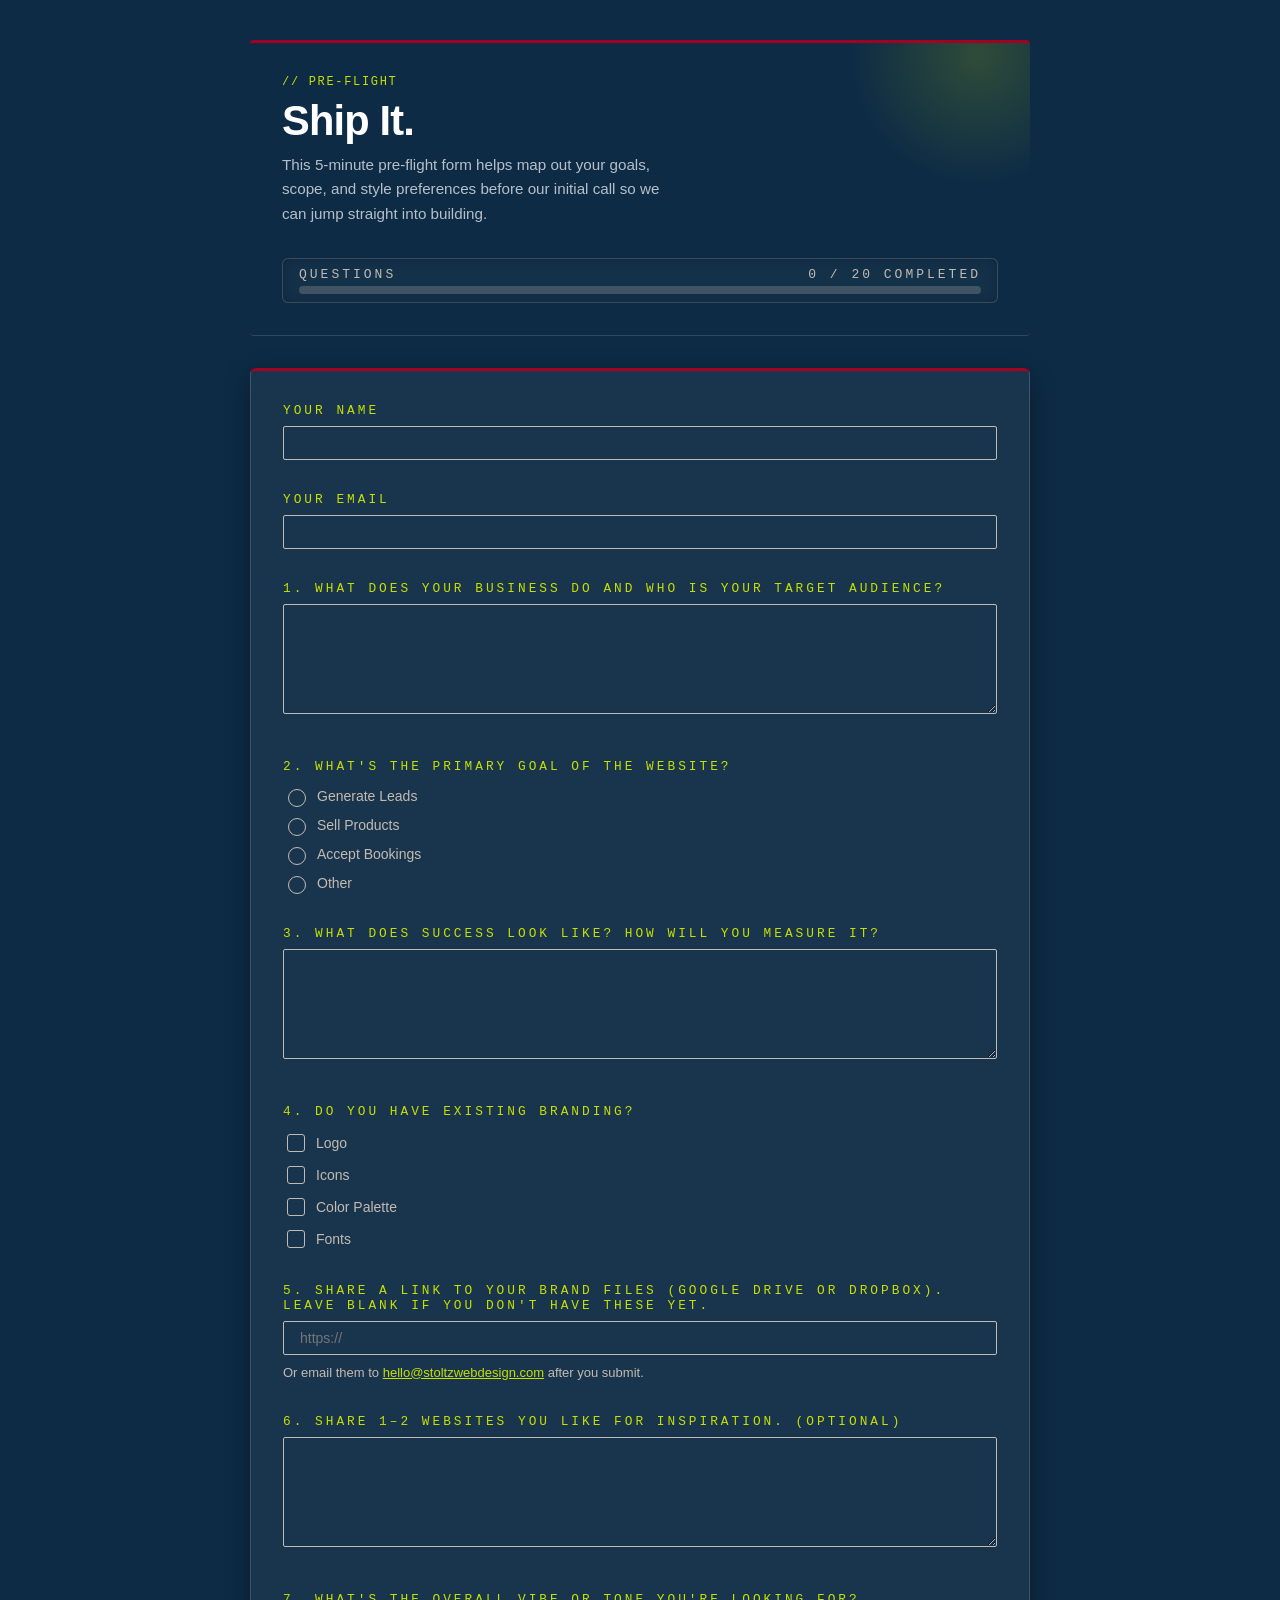
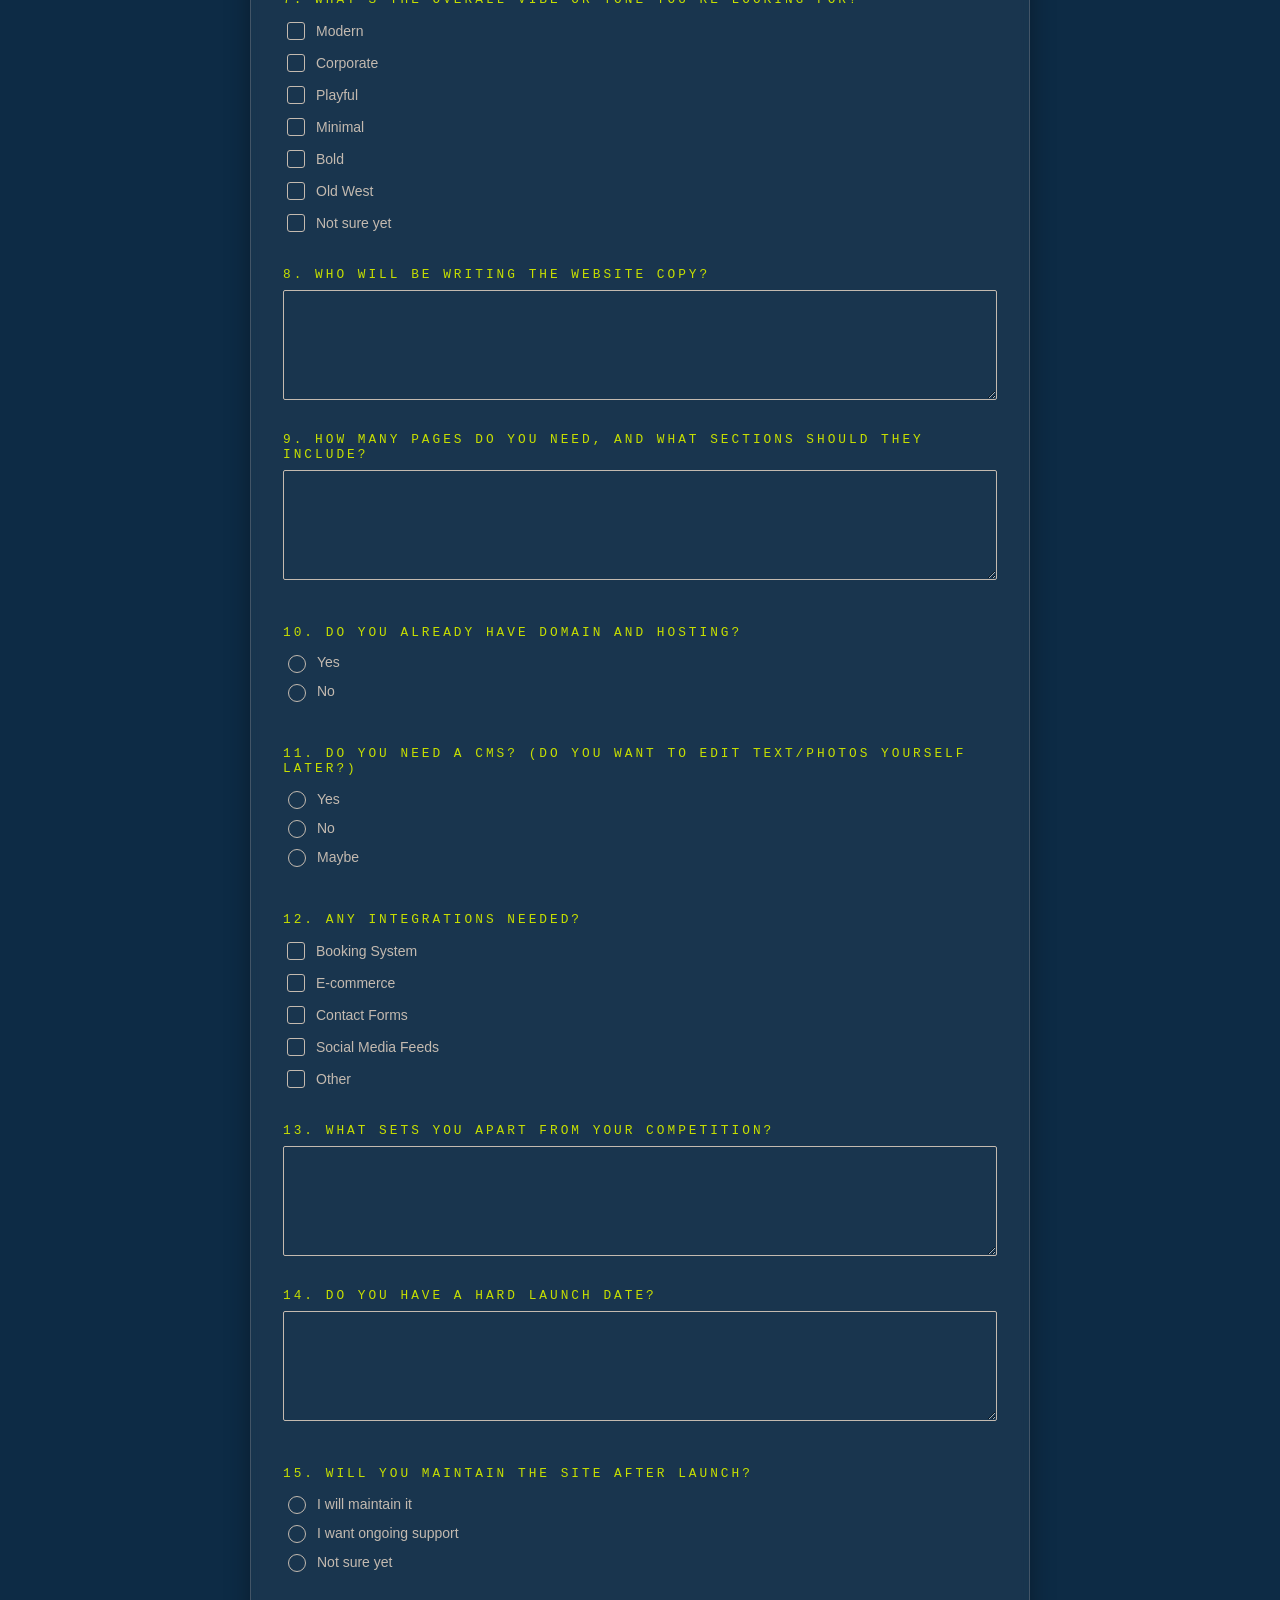
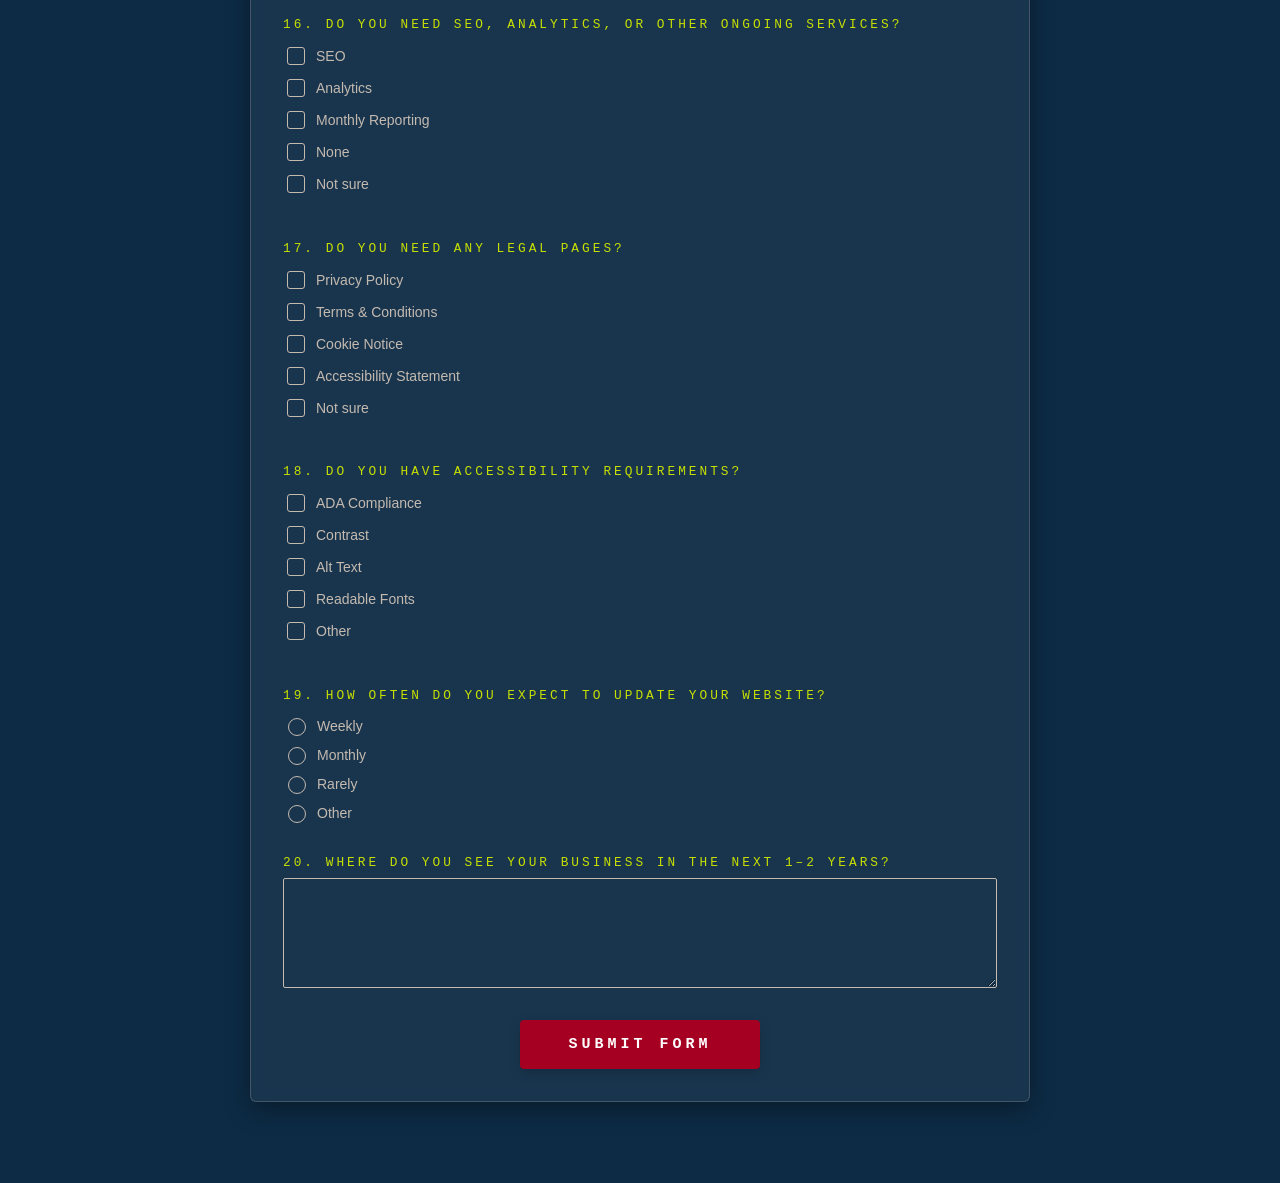
==== client-questionnaire.html @ 880bd02e "Initial commit" ====
<!DOCTYPE html>
<html lang="en">
<head>
  <meta charset="UTF-8">
  <meta name="viewport" content="width=device-width, initial-scale=1.0">
  <title>Website Project Intake Form</title>

  <!-- Google reCAPTCHA v3 (site key is public; the secret key lives in Formspree only) -->
  <script src="https://www.google.com/recaptcha/api.js?render=6LflMOQtAAAAACCQQO16reyTGxxkavxoKQ863CHY" async defer></script>

  <style>
    :root {
      /* Brand Colors */
      --color-red: #A50021;
      --color-navy: #0D2B45;
      --color-tan: #C4BAB0;
      --color-white: #FFFFFF;
      --color-accent: #C8E000;

      /* Fonts */
      --font-primary: 'Ubuntu', sans-serif;
      --font-mono: 'Source Code Pro', monospace;

      /* Font weights */
      --fw-regular: 400;
      --fw-bold: 700;

      /* Font sizes */
      --fs-label: 13px;
      --fs-body: 14px;

      /* Letter spacing */
      --ls-wide: 3px;
      --ls-xwide: 4px;

      /* Spacing scale */
      --space-xs: 4px;
      --space-sm: 8px;
      --space-md: 16px;
      --space-lg: 32px;
      --space-xl: 48px;
    }

    * { box-sizing: border-box; }

    body {
      margin: 0;
      background: var(--color-navy);
      color: var(--color-tan);
      font-family: var(--font-primary);
      padding: 40px 20px 80px;
    }

    .wrap {
      max-width: 780px;
      margin: 0 auto;
    }

    header {
      background: var(--color-navy);
      border-top: 3px solid var(--color-red);
      border-bottom: 1px solid rgba(196,186,176,0.2);
      border-radius: 4px;
      padding: var(--space-lg);
      position: relative;
      overflow: hidden;
      margin-bottom: var(--space-lg);
    }

    header h1 {
      font-family: var(--font-primary);
      font-size: clamp(2rem, 4vw, 2.6rem);
      color: var(--color-white);
      letter-spacing: -0.02em;
      margin: var(--space-xs) 0 var(--space-sm);
    }

    header p.sub {
      color: rgba(255,255,255,0.7);
      font-size: 0.95rem;
      line-height: 1.6;
      margin: 0;
      max-width: 46ch;
    }

    header::before {
      content: "";
      position: absolute;
      top: -40%;
      right: -10%;
      width: 260px;
      height: 260px;
      background: radial-gradient(circle, rgba(200,224,0,0.18) 0%, rgba(200,224,0,0) 70%);
      pointer-events: none;
    }

    .eyebrow {
      font-family: var(--font-mono);
      font-size: 12px;
      letter-spacing: 0.14em;
      text-transform: uppercase;
      color: var(--color-accent);
      margin: 0 0 8px;
    }

    /* Progress Bar */
    .progress-block {
      margin-top: var(--space-lg);
      background: rgba(255,255,255,0.03);
      border: 1px solid rgba(196,186,176,0.2);
      border-radius: 6px;
      padding: var(--space-sm) var(--space-md);
      box-shadow: inset 0 0 12px rgba(0,0,0,0.25);
    }

    .progress-row {
      display: flex;
      justify-content: space-between;
      font-family: var(--font-mono);
      font-size: var(--fs-label);
      color: var(--color-tan);
      letter-spacing: var(--ls-wide);
      text-transform: uppercase;
      margin-bottom: var(--space-xs);
    }

    @keyframes progressGlow {
      0% { box-shadow: 0 0 0px var(--color-accent); }
      50% { box-shadow: 0 0 12px var(--color-accent); }
      100% { box-shadow: 0 0 0px var(--color-accent); }
    }

    .progress-track {
      height: 8px;
      background: rgba(196,186,176,0.25);
      border-radius: 4px;
      overflow: hidden;
    }

    .progress-fill {
      height: 100%;
      width: 0%;
      background: linear-gradient(90deg, var(--color-accent), var(--color-red));
      box-shadow: 0 0 8px var(--color-accent);
      transition: width 0.3s ease;
    }

    .progress-fill.complete {
      animation: progressGlow 1.5s ease-in-out 2;
    }

    /* Card Layout */
    .intake-form-card {
      background: rgba(255, 255, 255, 0.05);
      border: 1px solid rgba(196, 186, 176, 0.25);
      border-top: 3px solid var(--color-red);
      border-radius: 6px;
      box-shadow: 0 8px 24px rgba(0, 0, 0, 0.35);
      backdrop-filter: blur(4px);
      padding: var(--space-lg);
    }

    /* Form Groups */
    .form-group {
      display: flex;
      flex-direction: column;
      gap: var(--space-xs);
      margin-bottom: var(--space-lg);
    }

    .form-label {
      font-family: var(--font-mono);
      font-size: 0.8rem;
      letter-spacing: var(--ls-wide);
      text-transform: uppercase;
      color: var(--color-accent);
      margin-bottom: var(--space-xs);
    }

    /* Inputs & Textareas */
    .form-textarea,
    .form-input {
      background: transparent;
      border: 1.5px solid var(--color-tan);
      border-radius: 2px;
      color: var(--color-white);
      font-family: var(--font-primary);
      font-size: var(--fs-body);
      padding: var(--space-sm) var(--space-md);
      outline: none;
      transition: border-color 0.2s, box-shadow 0.2s;
    }

    .form-textarea {
      resize: vertical;
      min-height: 110px;
    }

    .form-textarea:hover,
    .form-input:hover {
      border-color: var(--color-accent);
    }

    .form-textarea:focus,
    .form-input:focus {
      border-color: var(--color-accent);
      box-shadow: 0 0 0 5px rgba(200, 224, 0, 0.08);
    }

    /* Helper text under a field */
    .form-hint {
      font-size: var(--fs-label);
      line-height: 1.5;
      color: var(--color-tan);
      margin: var(--space-xs) 0 0;
    }

    .form-hint a {
      color: var(--color-accent);
    }

    /* Custom Checkboxes & Radios */
    .form-options {
      display: flex;
      flex-direction: column;
      gap: var(--space-sm);
      margin-top: var(--space-xs);
    }

    .form-options label {
      display: flex;
      align-items: center;
      gap: var(--space-sm);
      font-family: var(--font-primary);
      font-size: var(--fs-body);
      color: var(--color-tan);
      cursor: pointer;
    }

    .form-options input[type="checkbox"],
    .form-options input[type="radio"] {
      width: 18px;
      height: 18px;
      border: 1px solid var(--color-tan);
      border-radius: 3px;
      background: transparent;
      appearance: none;
      -webkit-appearance: none;
      cursor: pointer;
      position: relative;
      transition: all 0.2s ease;
      flex-shrink: 0;
    }

    .form-options input[type="radio"] {
      border-radius: 50%;
    }

    .form-options input[type="checkbox"]:checked,
    .form-options input[type="radio"]:checked {
      border-color: var(--color-accent);
      background: var(--color-accent);
    }

    .form-options input[type="checkbox"]:checked::after {
      content: '';
      position: absolute;
      top: 2px;
      left: 5px;
      width: 4px;
      height: 9px;
      border: solid var(--color-navy);
      border-width: 0 2px 2px 0;
      transform: rotate(45deg);
    }

    .form-options input[type="radio"]:checked::after {
      content: '';
      position: absolute;
      top: 4px;
      left: 4px;
      width: 8px;
      height: 8px;
      background: var(--color-navy);
      border-radius: 50%;
    }

    /* Submit Button & Success Notice */
    .intake-submit {
      background: var(--color-red);
      color: var(--color-white);
      border: none;
      border-radius: 4px;
      cursor: pointer;
      font-family: var(--font-mono);
      font-size: 15px;
      font-weight: var(--fw-bold);
      letter-spacing: var(--ls-xwide);
      text-transform: uppercase;
      padding: 1rem 3rem;
      margin: var(--space-lg) auto 0;
      display: block;
      box-shadow: 0 4px 12px rgba(0,0,0,0.2);
      transition: background 0.2s, transform 0.15s;
    }

    .intake-submit:hover {
      background: var(--color-accent);
      color: var(--color-navy);
      transform: translateY(-2px);
    }

    .intake-submit:active {
      transform: translateY(0);
    }

    .form-success {
      margin-top: var(--space-md);
      padding: var(--space-md);
      background: rgba(200, 224, 0, 0.1);
      border: 1px solid var(--color-accent);
      border-radius: 4px;
      color: var(--color-accent);
      text-align: center;
      font-family: var(--font-mono);
    }
  </style>
</head>
<body>

  <div class="wrap">
    <header>
      <p class="eyebrow">// pre-flight</p>
      <h1>Ship It.</h1>
      <p class="sub">This 5-minute pre-flight form helps map out your goals, scope, and style preferences before our initial call so we can jump straight into building.</p>

      <div class="progress-block">
        <div class="progress-row">
          <span>Questions</span>
          <span><span class="progress-count" id="progressCount">0</span> / <span id="progressTotal">20</span> completed</span>
        </div>
        <div class="progress-track">
          <div class="progress-fill" id="progressFill"></div>
        </div>
      </div>
    </header>

    <div class="intake-form-card">
      <form class="intake-form" action="https://formspree.io/f/xeajokbe" method="POST">
        <input type="hidden" name="_subject" value="New Pre-Flight Questionnaire Submission">

        <!-- Contact info (not counted in the 20 questions) -->
        <div class="form-group">
          <label for="client_name" class="form-label">Your name</label>
          <input type="text" id="client_name" name="name" class="form-input" autocomplete="name" required>
        </div>

        <div class="form-group">
          <label for="client_email" class="form-label">Your email</label>
          <input type="email" id="client_email" name="email" class="form-input" autocomplete="email" required>
        </div>

        <!-- 1. Business -->
        <div class="form-group">
          <label for="business_audience" class="form-label">1. What does your business do and who is your target audience?</label>
          <textarea id="business_audience" name="business_audience" class="form-textarea"></textarea>
        </div>

        <!-- 2. Primary Goal -->
        <div class="form-group">
          <p class="form-label">2. What's the primary goal of the website?</p>
          <div class="form-options">
            <label><input type="radio" name="website_goal" value="leads"> Generate Leads</label>
            <label><input type="radio" name="website_goal" value="products"> Sell Products</label>
            <label><input type="radio" name="website_goal" value="bookings"> Accept Bookings</label>
            <label><input type="radio" name="website_goal" value="other"> Other</label>
          </div>
        </div>

        <!-- 3. Success -->
        <div class="form-group">
          <label for="success_metrics" class="form-label">3. What does success look like? How will you measure it?</label>
          <textarea id="success_metrics" name="success_metrics" class="form-textarea"></textarea>
        </div>

        <!-- 4. Branding -->
        <div class="form-group">
          <p class="form-label">4. Do you have existing branding?</p>
          <div class="form-options">
            <label><input type="checkbox" name="branding[]" value="logo"> Logo</label>
            <label><input type="checkbox" name="branding[]" value="icons"> Icons</label>
            <label><input type="checkbox" name="branding[]" value="colors"> Color Palette</label>
            <label><input type="checkbox" name="branding[]" value="fonts"> Fonts</label>
          </div>
        </div>

        <!-- 5. Brand Files -->
        <div class="form-group">
          <label for="brand_files_link" class="form-label">5. Share a link to your brand files (Google Drive or Dropbox). Leave blank if you don't have these yet.</label>
          <input type="url" id="brand_files_link" name="brand_files_link" class="form-input" placeholder="https://">
          <p class="form-hint">Or email them to <a href="mailto:hello@stoltzwebdesign.com">hello@stoltzwebdesign.com</a> after you submit.</p>
        </div>

        <!-- 6. Inspiration -->
        <div class="form-group">
          <label for="inspiration_sites" class="form-label">6. Share 1–2 websites you like for inspiration. (Optional)</label>
          <textarea id="inspiration_sites" name="inspiration_sites" class="form-textarea"></textarea>
        </div>

        <!-- 7. Vibe -->
        <div class="form-group">
          <p class="form-label">7. What's the overall vibe or tone you're looking for?</p>
          <div class="form-options">
            <label><input type="checkbox" name="vibe[]" value="modern"> Modern</label>
            <label><input type="checkbox" name="vibe[]" value="corporate"> Corporate</label>
            <label><input type="checkbox" name="vibe[]" value="playful"> Playful</label>
            <label><input type="checkbox" name="vibe[]" value="minimal"> Minimal</label>
            <label><input type="checkbox" name="vibe[]" value="bold"> Bold</label>
            <label><input type="checkbox" name="vibe[]" value="old_west"> Old West</label>
            <label><input type="checkbox" name="vibe[]" value="not_sure"> Not sure yet</label>
          </div>
        </div>

        <!-- 8. Copy -->
        <div class="form-group">
          <label for="copy_writer" class="form-label">8. Who will be writing the website copy?</label>
          <textarea id="copy_writer" name="copy_writer" class="form-textarea"></textarea>
        </div>

        <!-- 9. Pages -->
        <div class="form-group">
          <label for="pages_needed" class="form-label">9. How many pages do you need, and what sections should they include?</label>
          <textarea id="pages_needed" name="pages_needed" class="form-textarea"></textarea>
        </div>

        <!-- 10. Domain -->
        <div class="form-group">
          <p class="form-label">10. Do you already have domain and hosting?</p>
          <div class="form-options">
            <label><input type="radio" name="domain_hosting" value="yes"> Yes</label>
            <label><input type="radio" name="domain_hosting" value="no"> No</label>
          </div>
        </div>

        <!-- 11. CMS -->
        <div class="form-group">
          <p class="form-label">11. Do you need a CMS? (Do you want to edit text/photos yourself later?)</p>
          <div class="form-options">
            <label><input type="radio" name="cms_needed" value="yes"> Yes</label>
            <label><input type="radio" name="cms_needed" value="no"> No</label>
            <label><input type="radio" name="cms_needed" value="maybe"> Maybe</label>
          </div>
        </div>

        <!-- 12. Integrations -->
        <div class="form-group">
          <p class="form-label">12. Any integrations needed?</p>
          <div class="form-options">
            <label><input type="checkbox" name="integrations[]" value="booking"> Booking System</label>
            <label><input type="checkbox" name="integrations[]" value="ecommerce"> E-commerce</label>
            <label><input type="checkbox" name="integrations[]" value="contact_forms"> Contact Forms</label>
            <label><input type="checkbox" name="integrations[]" value="social_feeds"> Social Media Feeds</label>
            <label><input type="checkbox" name="integrations[]" value="other"> Other</label>
          </div>
        </div>

        <!-- 13. Competition -->
        <div class="form-group">
          <label for="competition" class="form-label">13. What sets you apart from your competition?</label>
          <textarea id="competition" name="competition" class="form-textarea"></textarea>
        </div>

        <!-- 14. Launch -->
        <div class="form-group">
          <label for="launch_date" class="form-label">14. Do you have a hard launch date?</label>
          <textarea id="launch_date" name="launch_date" class="form-textarea"></textarea>
        </div>

        <!-- 15. Maintenance -->
        <div class="form-group">
          <p class="form-label">15. Will you maintain the site after launch?</p>
          <div class="form-options">
            <label><input type="radio" name="maintenance" value="self"> I will maintain it</label>
            <label><input type="radio" name="maintenance" value="support"> I want ongoing support</label>
            <label><input type="radio" name="maintenance" value="not_sure"> Not sure yet</label>
          </div>
        </div>

        <!-- 16. SEO -->
        <div class="form-group">
          <p class="form-label">16. Do you need SEO, analytics, or other ongoing services?</p>
          <div class="form-options">
            <label><input type="checkbox" name="seo_services[]" value="seo"> SEO</label>
            <label><input type="checkbox" name="seo_services[]" value="analytics"> Analytics</label>
            <label><input type="checkbox" name="seo_services[]" value="reporting"> Monthly Reporting</label>
            <label><input type="checkbox" name="seo_services[]" value="none"> None</label>
            <label><input type="checkbox" name="seo_services[]" value="not_sure"> Not sure</label>
          </div>
        </div>

        <!-- 17. Legal -->
        <div class="form-group">
          <p class="form-label">17. Do you need any legal pages?</p>
          <div class="form-options">
            <label><input type="checkbox" name="legal_pages[]" value="privacy"> Privacy Policy</label>
            <label><input type="checkbox" name="legal_pages[]" value="terms"> Terms &amp; Conditions</label>
            <label><input type="checkbox" name="legal_pages[]" value="cookies"> Cookie Notice</label>
            <label><input type="checkbox" name="legal_pages[]" value="accessibility"> Accessibility Statement</label>
            <label><input type="checkbox" name="legal_pages[]" value="not_sure"> Not sure</label>
          </div>
        </div>

        <!-- 18. Accessibility -->
        <div class="form-group">
          <p class="form-label">18. Do you have accessibility requirements?</p>
          <div class="form-options">
            <label><input type="checkbox" name="accessibility[]" value="ada"> ADA Compliance</label>
            <label><input type="checkbox" name="accessibility[]" value="contrast"> Contrast</label>
            <label><input type="checkbox" name="accessibility[]" value="alt_text"> Alt Text</label>
            <label><input type="checkbox" name="accessibility[]" value="readable_fonts"> Readable Fonts</label>
            <label><input type="checkbox" name="accessibility[]" value="other"> Other</label>
          </div>
        </div>

        <!-- 19. Updating -->
        <div class="form-group">
          <p class="form-label">19. How often do you expect to update your website?</p>
          <div class="form-options">
            <label><input type="radio" name="update_frequency" value="weekly"> Weekly</label>
            <label><input type="radio" name="update_frequency" value="monthly"> Monthly</label>
            <label><input type="radio" name="update_frequency" value="rarely"> Rarely</label>
            <label><input type="radio" name="update_frequency" value="other"> Other</label>
          </div>
        </div>

        <!-- 20. Future -->
        <div class="form-group">
          <label for="future_plans" class="form-label">20. Where do you see your business in the next 1–2 years?</label>
          <textarea id="future_plans" name="future_plans" class="form-textarea"></textarea>
        </div>

        <!-- Honeypot: hidden from people, bots fill it in, Formspree drops those submissions -->
        <input type="text" name="_gotcha" style="display:none" tabindex="-1" autocomplete="off">

        <button type="submit" class="intake-submit">Submit Form</button>
      </form>
      <div class="form-success" style="display:none;">
        <p>✅ Thanks, your pre‑flight form has been submitted successfully!</p>
      </div>
    </div>
  </div>

  <script>
    const form = document.querySelector('.intake-form');
    const submitBtn = form.querySelector('.intake-submit');
    const successMsg = document.querySelector('.form-success');
    const progressCount = document.getElementById('progressCount');
    const progressFill = document.getElementById('progressFill');

    // Each question is defined by the name(s) of its input(s).
    // Radio/checkbox groups share a name, so list each group once.
    // Name and email are contact info, so they are left out of the count.
    const questionFields = [
      ['business_audience'],
      ['website_goal'],
      ['success_metrics'],
      ['branding[]'],
      ['brand_files_link'],
      ['inspiration_sites'],
      ['vibe[]'],
      ['copy_writer'],
      ['pages_needed'],
      ['domain_hosting'],
      ['cms_needed'],
      ['integrations[]'],
      ['competition'],
      ['launch_date'],
      ['maintenance'],
      ['seo_services[]'],
      ['legal_pages[]'],
      ['accessibility[]'],
      ['update_frequency'],
      ['future_plans']
    ];

    function isQuestionAnswered(fieldNames) {
      const name = fieldNames[0];
      const elements = form.querySelectorAll(`[name="${CSS.escape(name)}"]`);
      if (!elements.length) return false;

      const first = elements[0];
      if (first.type === 'checkbox' || first.type === 'radio') {
        return Array.from(elements).some(el => el.checked);
      }
      // text/url/textarea
      return Array.from(elements).some(el => el.value.trim().length > 0);
    }

    function updateProgress() {
      const answered = questionFields.filter(isQuestionAnswered).length;
      const total = questionFields.length;
      const pct = Math.round((answered / total) * 100);

      if (progressCount) progressCount.textContent = answered;
      if (progressFill) {
        progressFill.style.width = pct + '%';
        progressFill.classList.toggle('complete', answered === total);
      }
    }

    form.addEventListener('input', updateProgress);
    form.addEventListener('change', updateProgress);
    updateProgress();

    // reCAPTCHA v3: ask Google for a one-time token that Formspree verifies.
    const RECAPTCHA_SITE_KEY = '6LflMOQtAAAAACCQQO16reyTGxxkavxoKQ863CHY';

    function getRecaptchaToken() {
      return new Promise((resolve, reject) => {
        if (typeof grecaptcha === 'undefined') {
          reject(new Error('reCAPTCHA did not load'));
          return;
        }
        grecaptcha.ready(() => {
          grecaptcha.execute(RECAPTCHA_SITE_KEY, { action: 'submit' }).then(resolve, reject);
        });
      });
    }

    form.addEventListener('submit', async e => {
      e.preventDefault();

      submitBtn.disabled = true;
      submitBtn.textContent = 'Sending...';

      try {
        const formData = new FormData(form);
        formData.append('g-recaptcha-response', await getRecaptchaToken());
        const res = await fetch(form.action, {
          method: 'POST',
          body: formData,
          headers: { 'Accept': 'application/json' }
        });

        if (res.ok) {
          form.style.display = 'none';
          if (successMsg) successMsg.style.display = 'block';
        } else {
          alert('Something went wrong submitting the form. Please try again or email hello@stoltzwebdesign.com');
          submitBtn.disabled = false;
          submitBtn.textContent = 'Submit Form';
        }
      } catch {
        alert('Something went wrong submitting the form. Please try again or email hello@stoltzwebdesign.com');
        submitBtn.disabled = false;
        submitBtn.textContent = 'Submit Form';
      }
    });
  </script>

</body>
</html>
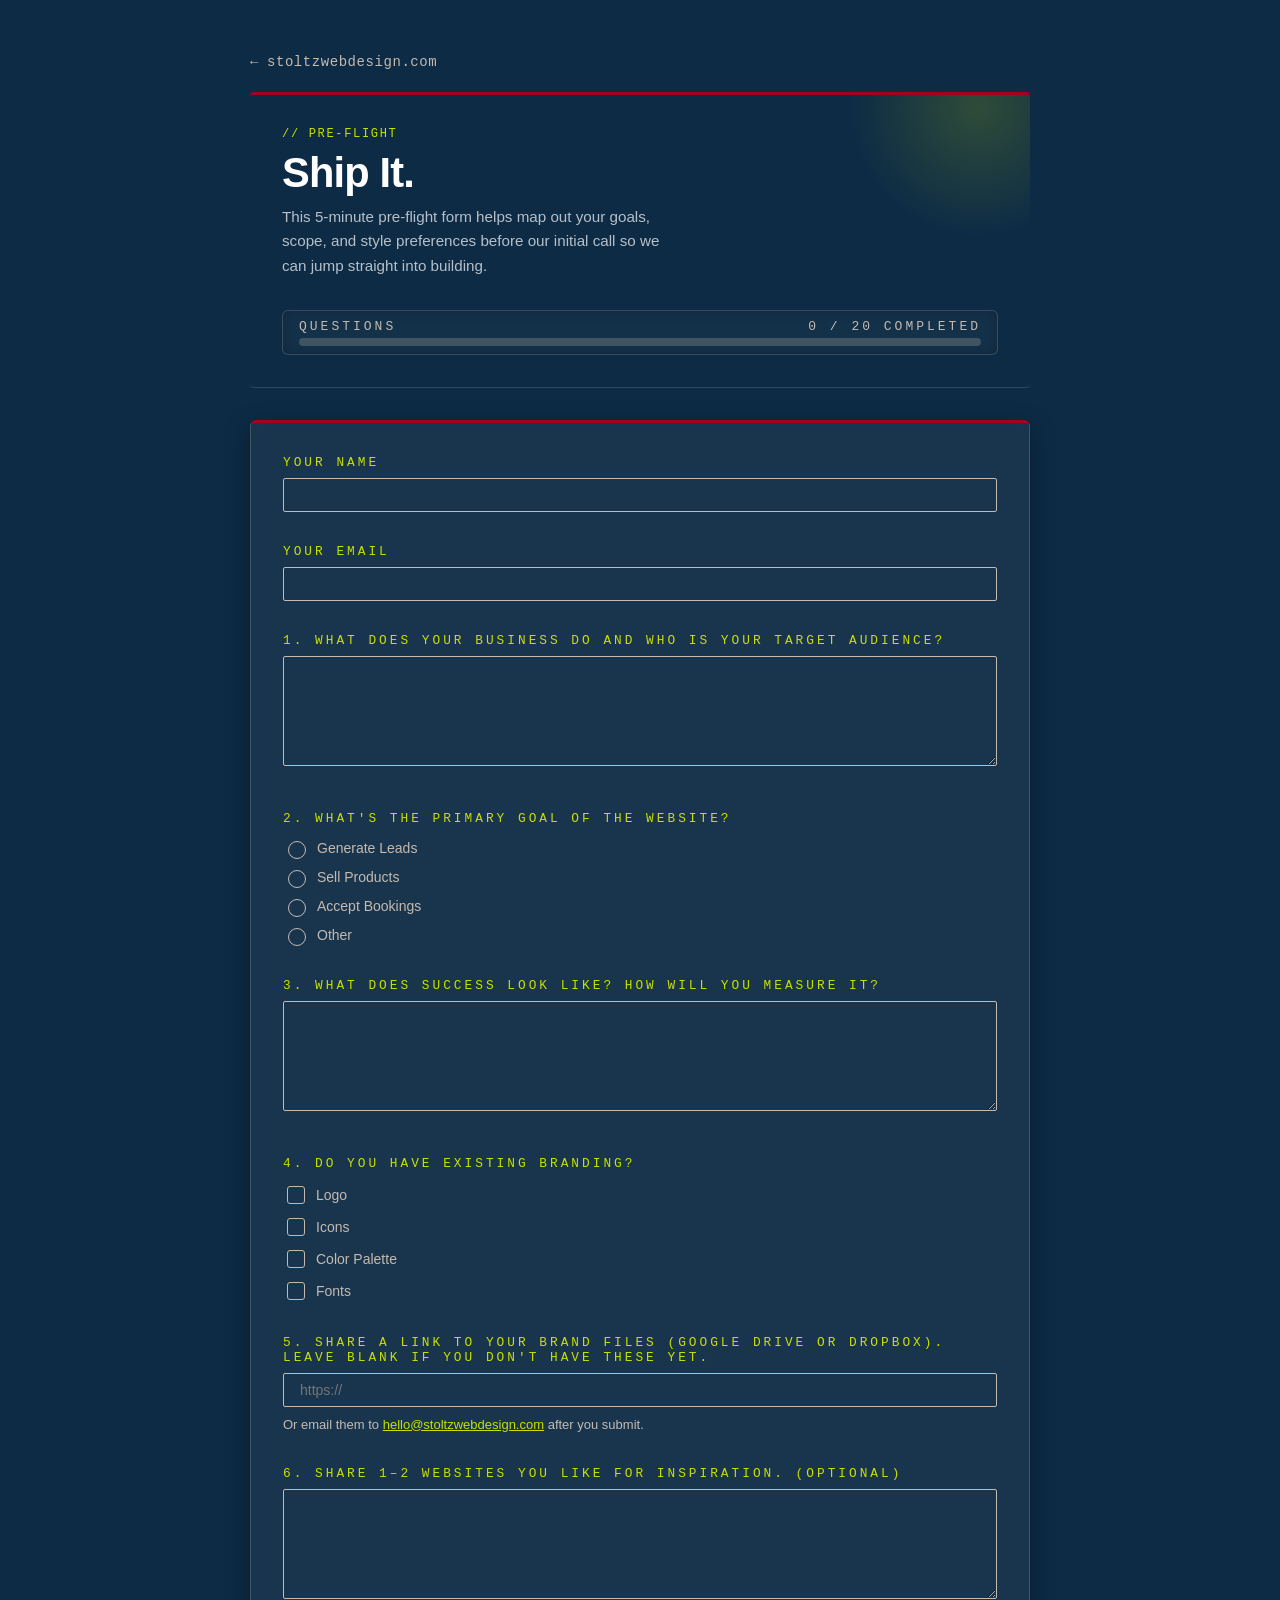
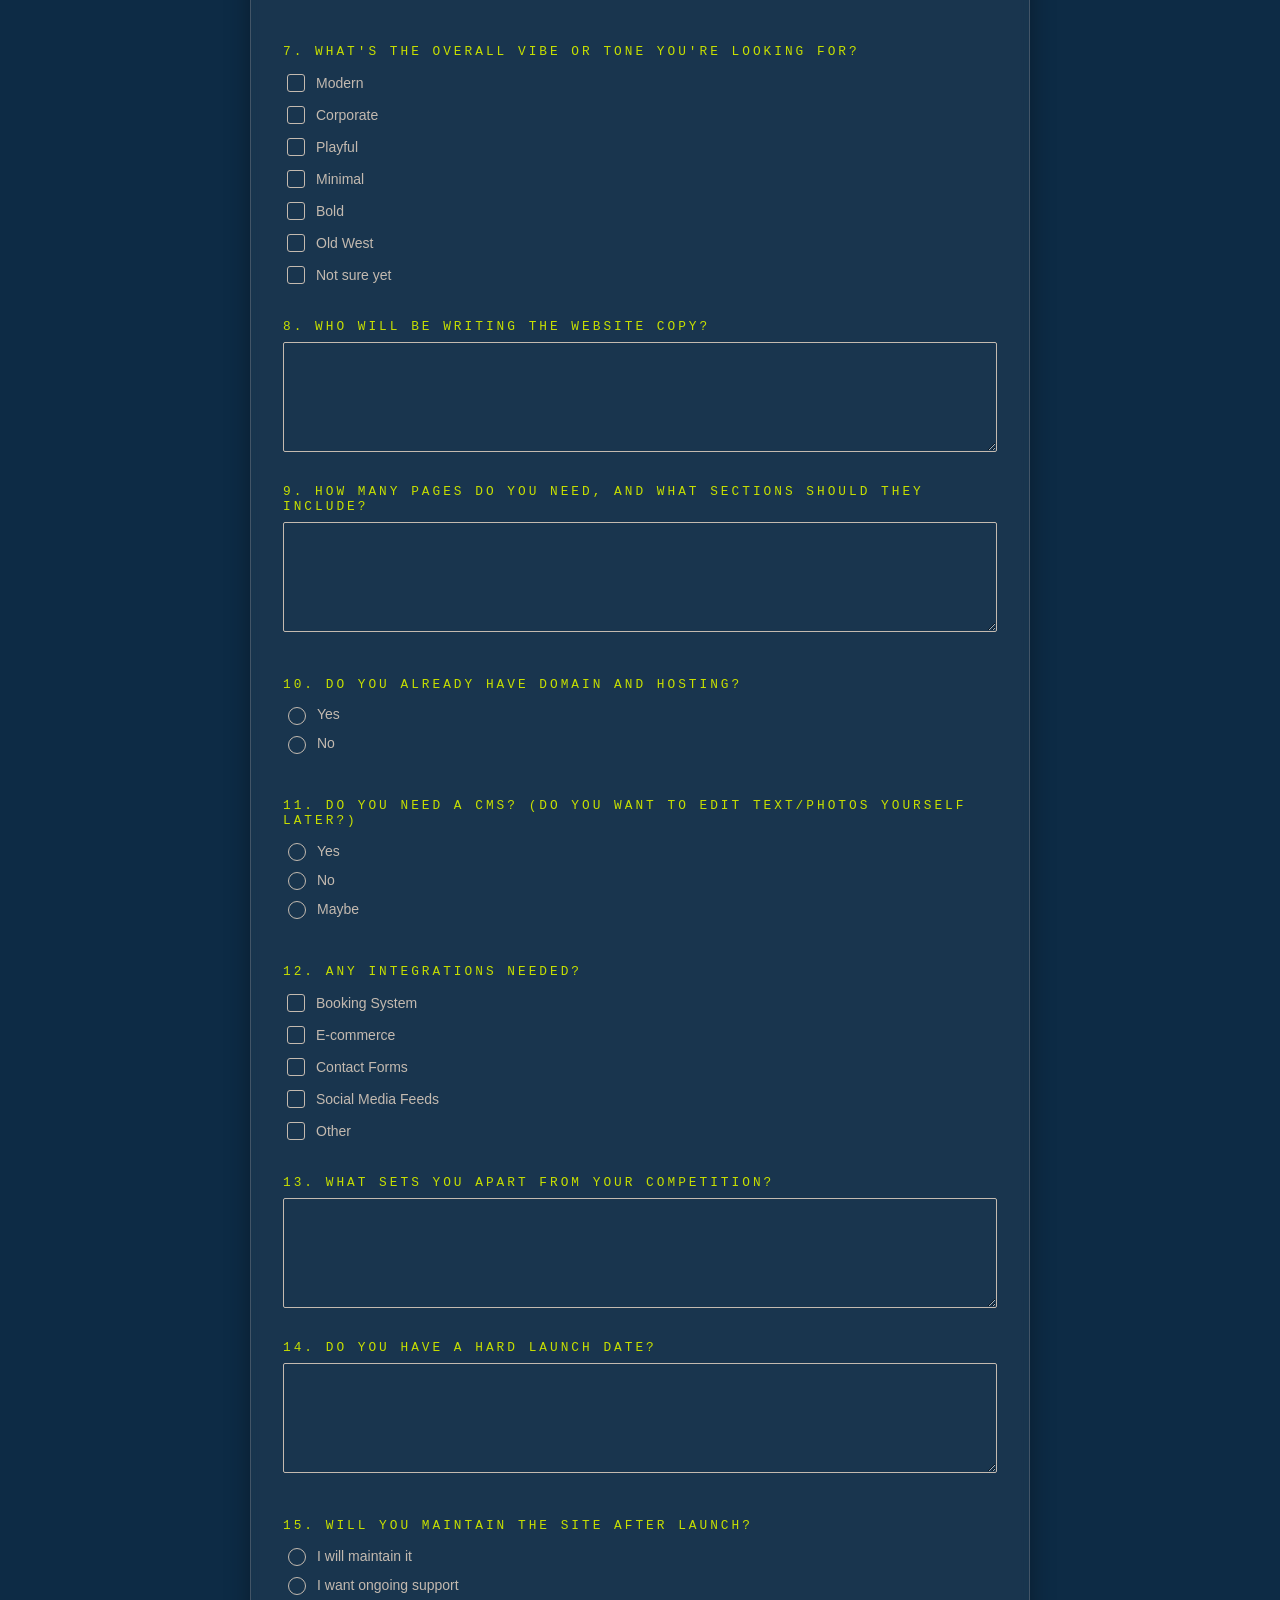
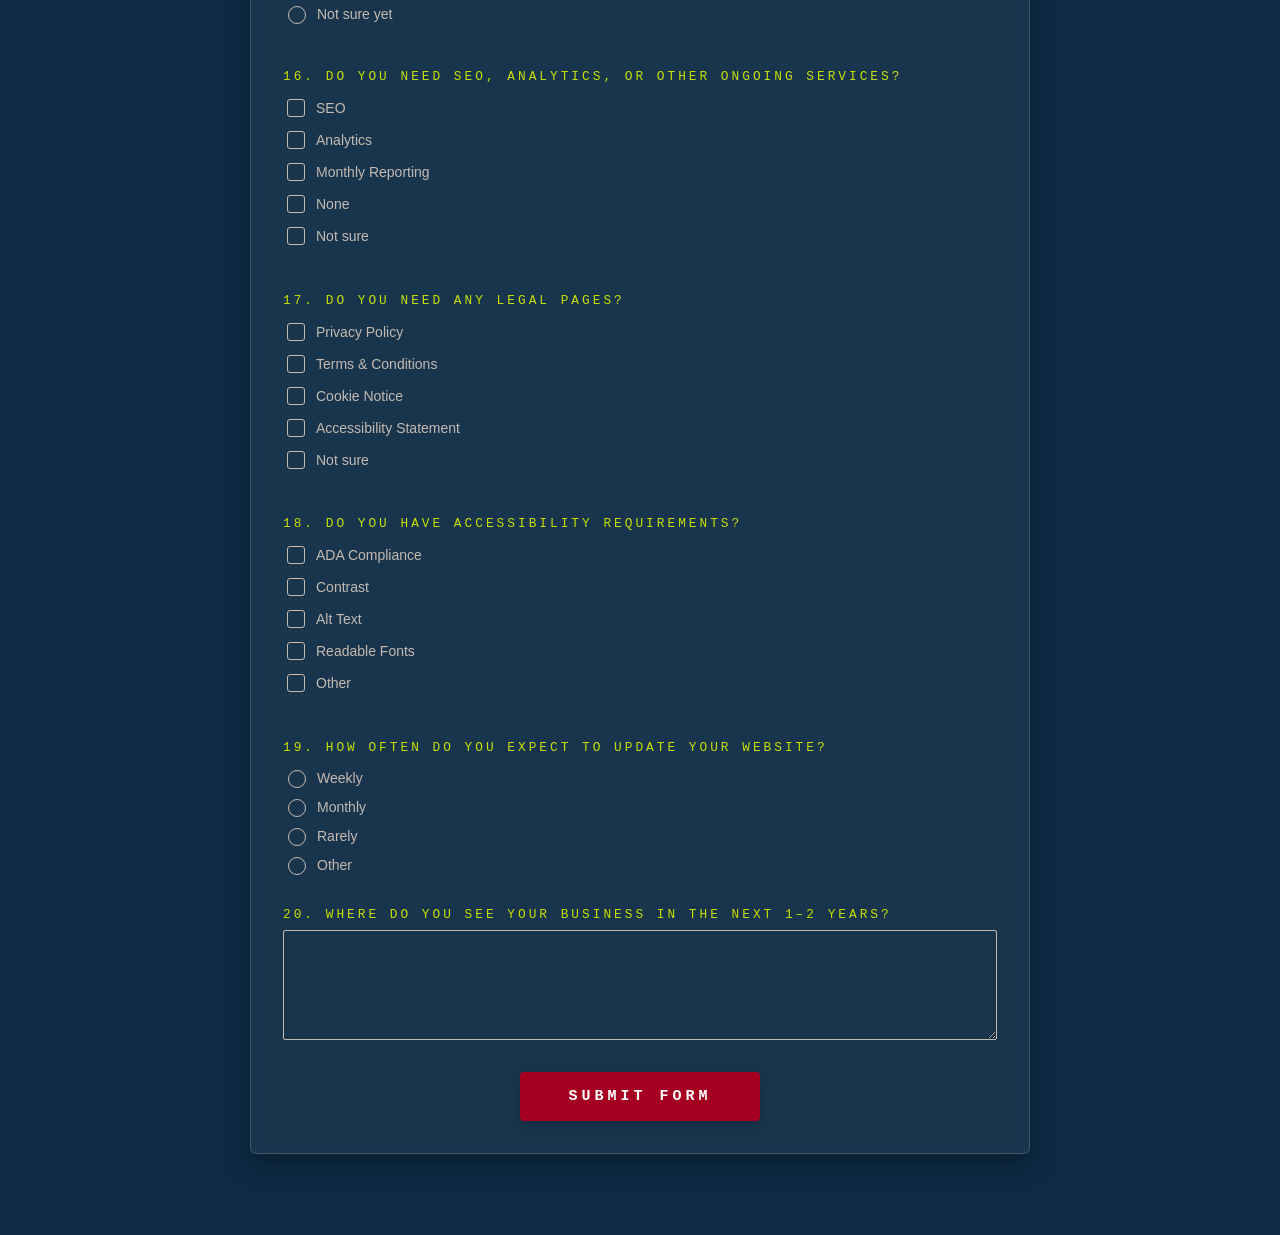
==== commit 4970ba76: "Homepage polish: social icons, centered layouts, card screenshot fix, questionnaire back link, minif" ====
--- a/client-questionnaire.html
+++ b/client-questionnaire.html
@@ -22,7 +22,6 @@
       --font-mono: 'Source Code Pro', monospace;
 
       /* Font weights */
-      --fw-regular: 400;
       --fw-bold: 700;
 
       /* Font sizes */
@@ -38,7 +37,6 @@
       --space-sm: 8px;
       --space-md: 16px;
       --space-lg: 32px;
-      --space-xl: 48px;
     }
 
     * { box-sizing: border-box; }
@@ -101,6 +99,32 @@
       text-transform: uppercase;
       color: var(--color-accent);
       margin: 0 0 8px;
+    }
+
+    /* Back link to the main site (sits above the header card) */
+    .back-link {
+      display: inline-flex;
+      align-items: center;
+      gap: 8px;
+      min-height: 44px;                 /* easy tap target on phones */
+      margin-bottom: var(--space-sm);
+      font-family: var(--font-mono);
+      font-size: 14px;
+      letter-spacing: 0.04em;
+      color: var(--color-tan);
+      text-decoration: none;
+      transition: color 0.15s ease;
+    }
+
+    .back-link span { transition: transform 0.15s ease; }
+
+    .back-link:hover { color: var(--color-accent); }
+    .back-link:hover span { transform: translateX(-3px); }
+
+    .back-link:focus-visible {
+      outline: 2px solid var(--color-accent);
+      outline-offset: 3px;
+      border-radius: 2px;
     }
 
     /* Progress Bar */
@@ -329,6 +353,8 @@
 <body>
 
   <div class="wrap">
+    <a href="index.html" class="back-link"><span aria-hidden="true">&larr;</span> stoltzwebdesign.com</a>
+
     <header>
       <p class="eyebrow">// pre-flight</p>
       <h1>Ship It.</h1>
@@ -612,6 +638,27 @@
     form.addEventListener('change', updateProgress);
     updateProgress();
 
+    // Back link: if they've started filling out the form, check before leaving
+    // so they don't lose their answers by accident.
+    const backLink = document.querySelector('.back-link');
+
+    function formHasAnswers() {
+      if (form.style.display === 'none') return false;   // already submitted
+      return Array.from(form.elements).some(el => {
+        if (el.type === 'hidden' || el.type === 'submit' || el.tagName === 'BUTTON') return false;
+        if (el.type === 'checkbox' || el.type === 'radio') return el.checked;
+        return el.value && el.value.trim().length > 0;
+      });
+    }
+
+    if (backLink) {
+      backLink.addEventListener('click', e => {
+        if (formHasAnswers() && !confirm("Leave the form? Your answers won't be saved.")) {
+          e.preventDefault();
+        }
+      });
+    }
+
     // reCAPTCHA v3: ask Google for a one-time token that Formspree verifies.
     const RECAPTCHA_SITE_KEY = '6LflMOQtAAAAACCQQO16reyTGxxkavxoKQ863CHY';
 
